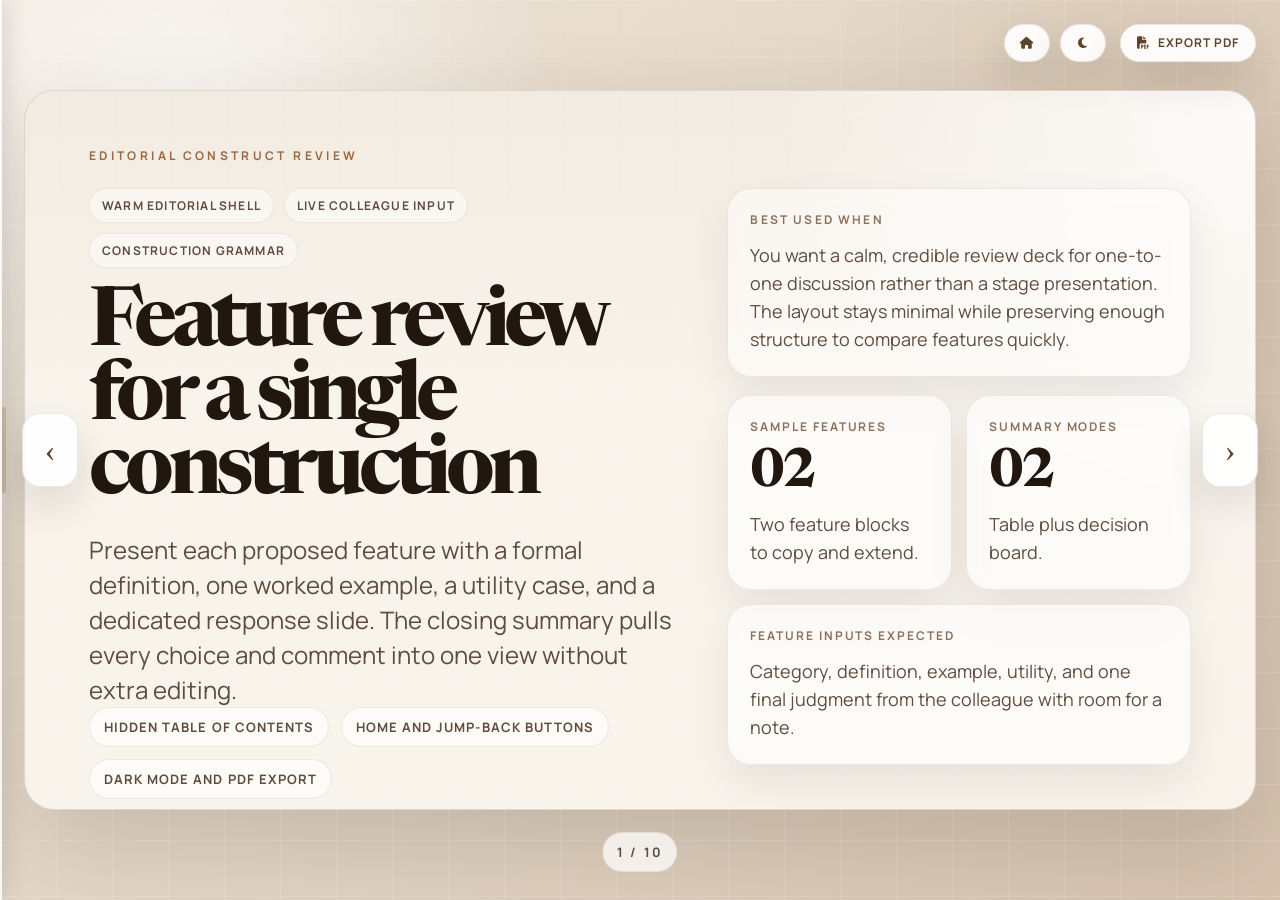
==== construct-feedback-template-editorial.html @ 183ea06c "feat: add presentation feedback engine with local storage support and feedback summary rendering" ====
<!doctype html>
<html lang="en">
  <head>
    <meta charset="UTF-8" />
    <meta name="viewport" content="width=device-width, initial-scale=1.0" />
    <title>Construct Feedback Template Editorial</title>
    <link rel="preconnect" href="https://fonts.googleapis.com" />
    <link rel="preconnect" href="https://fonts.gstatic.com" crossorigin />
    <link
      href="https://fonts.googleapis.com/css2?family=Manrope:wght@400;500;600;700&family=Newsreader:opsz,wght@6..72,500;6..72,700&display=swap"
      rel="stylesheet"
    />
    <link
      rel="stylesheet"
      href="https://cdnjs.cloudflare.com/ajax/libs/font-awesome/6.5.1/css/all.min.css"
    />
    <link rel="stylesheet" href="presentation-feedback-base.css" />

    <style>
      body.template-editorial[data-theme="light"] {
        --font-display: "Newsreader", serif;
        --font-body: "Manrope", sans-serif;
        --font-ui: "Manrope", sans-serif;
        --page-bg: #e7ddd0;
        --page-backdrop:
          radial-gradient(circle at 14% 14%, rgba(255, 255, 255, 0.72), transparent 28%),
          radial-gradient(circle at 88% 16%, rgba(171, 140, 102, 0.18), transparent 24%),
          linear-gradient(135deg, #efe7db 0%, #d5c3af 100%);
        --page-grid:
          linear-gradient(rgba(255, 255, 255, 0.16) 1px, transparent 1px),
          linear-gradient(90deg, rgba(255, 255, 255, 0.14) 1px, transparent 1px);
        --page-grid-size: 56px 56px;
        --slide-bg: #f8f3eb;
        --slide-border: rgba(92, 67, 44, 0.16);
        --slide-shadow: 0 34px 96px rgba(44, 31, 20, 0.16);
        --slide-overlay:
          radial-gradient(circle at top right, rgba(255, 255, 255, 0.82), transparent 34%),
          linear-gradient(180deg, rgba(170, 140, 110, 0.08), transparent 42%);
        --panel-bg: rgba(255, 255, 255, 0.64);
        --panel-bg-muted: rgba(255, 255, 255, 0.5);
        --panel-border: rgba(92, 67, 44, 0.1);
        --panel-shadow: 0 18px 40px rgba(44, 31, 20, 0.08);
        --text-primary: #21170f;
        --text-secondary: #5f4c3f;
        --text-muted: #8b725c;
        --accent: #9b6841;
        --accent-strong: #6f4829;
        --accent-soft: #ebdbc8;
        --control-bg: rgba(255, 255, 255, 0.92);
        --control-border: rgba(92, 67, 44, 0.12);
        --control-text: #5d432a;
        --control-shadow: 0 18px 38px rgba(44, 31, 20, 0.12);
        --control-hover-bg: #ffffff;
        --choice-bg: rgba(255, 255, 255, 0.78);
        --choice-border: rgba(92, 67, 44, 0.1);
        --choice-active-bg: rgba(235, 219, 200, 0.7);
        --choice-active-border: rgba(155, 104, 65, 0.42);
        --choice-active-shadow: 0 14px 30px rgba(155, 104, 65, 0.14);
        --input-bg: rgba(255, 255, 255, 0.86);
        --input-border: rgba(92, 67, 44, 0.12);
        --table-header-bg: rgba(235, 219, 200, 0.5);
        --table-row-border: rgba(92, 67, 44, 0.08);
        --table-row-alt: rgba(255, 255, 255, 0.32);
        --lane-bg: rgba(255, 255, 255, 0.54);
        --lane-border: rgba(92, 67, 44, 0.08);
      }

      body.template-editorial[data-theme="dark"] {
        --font-display: "Newsreader", serif;
        --font-body: "Manrope", sans-serif;
        --font-ui: "Manrope", sans-serif;
        --page-bg: #181310;
        --page-backdrop:
          radial-gradient(circle at 18% 14%, rgba(214, 170, 123, 0.12), transparent 26%),
          radial-gradient(circle at 86% 12%, rgba(255, 255, 255, 0.04), transparent 18%),
          linear-gradient(135deg, #171210 0%, #251b16 100%);
        --page-grid:
          linear-gradient(rgba(255, 244, 231, 0.05) 1px, transparent 1px),
          linear-gradient(90deg, rgba(255, 244, 231, 0.05) 1px, transparent 1px);
        --slide-bg: #211915;
        --slide-border: rgba(236, 209, 175, 0.12);
        --slide-shadow: 0 30px 90px rgba(0, 0, 0, 0.42);
        --slide-overlay:
          radial-gradient(circle at top right, rgba(236, 209, 175, 0.1), transparent 34%),
          linear-gradient(180deg, rgba(255, 255, 255, 0.02), transparent 42%);
        --panel-bg: rgba(48, 37, 30, 0.76);
        --panel-bg-muted: rgba(40, 31, 26, 0.72);
        --panel-border: rgba(236, 209, 175, 0.1);
        --panel-shadow: 0 18px 40px rgba(0, 0, 0, 0.24);
        --text-primary: #f6eadc;
        --text-secondary: #d3c0ad;
        --text-muted: #a88f79;
        --accent: #e0b788;
        --accent-strong: #f3cc9f;
        --accent-soft: rgba(224, 183, 136, 0.14);
        --control-bg: rgba(36, 28, 23, 0.92);
        --control-border: rgba(236, 209, 175, 0.14);
        --control-text: #f2ddc6;
        --control-shadow: 0 18px 40px rgba(0, 0, 0, 0.34);
        --control-hover-bg: rgba(44, 35, 29, 0.96);
        --choice-bg: rgba(36, 28, 23, 0.88);
        --choice-border: rgba(236, 209, 175, 0.12);
        --choice-active-bg: rgba(79, 58, 40, 0.78);
        --choice-active-border: rgba(224, 183, 136, 0.44);
        --choice-active-shadow: 0 14px 30px rgba(0, 0, 0, 0.24);
        --input-bg: rgba(32, 25, 21, 0.92);
        --input-border: rgba(236, 209, 175, 0.12);
        --table-header-bg: rgba(79, 58, 40, 0.42);
        --table-row-border: rgba(236, 209, 175, 0.08);
        --table-row-alt: rgba(255, 255, 255, 0.02);
        --lane-bg: rgba(43, 33, 28, 0.78);
        --lane-border: rgba(236, 209, 175, 0.08);
        --status-valuable-bg: rgba(124, 182, 106, 0.18);
        --status-valuable-border: rgba(124, 182, 106, 0.3);
        --status-valuable-text: #c4efba;
        --status-not-sure-bg: rgba(217, 171, 89, 0.18);
        --status-not-sure-border: rgba(217, 171, 89, 0.28);
        --status-not-sure-text: #f7deb2;
        --status-not-useful-bg: rgba(196, 108, 108, 0.18);
        --status-not-useful-border: rgba(196, 108, 108, 0.28);
        --status-not-useful-text: #f4c2c2;
        --status-pending-bg: rgba(179, 165, 154, 0.14);
        --status-pending-border: rgba(179, 165, 154, 0.22);
        --status-pending-text: #dac9b9;
      }

      .template-editorial .slide-container {
        border-radius: 30px;
      }

      .template-editorial .panel,
      .template-editorial .sidebar-content {
        backdrop-filter: blur(10px);
        -webkit-backdrop-filter: blur(10px);
      }

      .template-editorial .cover-main {
        padding-right: 24px;
      }

      .template-editorial .cover-title {
        max-width: 760px;
      }

      .template-editorial .feature-title-wrap .slide-title {
        font-size: 50px;
      }

      .template-editorial .feature-review-grid .panel {
        padding: 20px;
      }

      .template-editorial .feature-review-grid .definition-statement {
        font-size: 28px;
        line-height: 1.14;
      }

      .template-editorial .feature-review-grid .example-quote {
        font-size: 30px;
        line-height: 1.14;
      }

      .template-editorial .roadmap-card:nth-child(1),
      .template-editorial .roadmap-card:nth-child(4) {
        background: rgba(255, 255, 255, 0.68);
      }

      .template-editorial .feedback-board-lane--valuable {
        background: linear-gradient(180deg, rgba(116, 147, 95, 0.14), transparent 100%), var(--lane-bg);
      }

      .template-editorial .feedback-board-lane--not-sure {
        background: linear-gradient(180deg, rgba(191, 140, 48, 0.14), transparent 100%), var(--lane-bg);
      }

      .template-editorial .feedback-board-lane--not-useful {
        background: linear-gradient(180deg, rgba(165, 89, 89, 0.14), transparent 100%), var(--lane-bg);
      }
    </style>
  </head>
  <body
    class="template-editorial"
    data-theme-storage-key="presentation-theme-editorial"
    data-feedback-storage-key="construct-feedback-editorial"
  >
    <nav class="sidebar-nav" id="sidebarNav">
      <div class="sidebar-content">
        <div class="sidebar-top">
          <div class="sidebar-top-row">
            <div class="sidebar-eyebrow">Contents</div>
            <button
              class="sidebar-pin-btn"
              id="sidebarPinBtn"
              type="button"
              onclick="toggleSidebarPin()"
              aria-label="Pin table of contents"
              aria-pressed="false"
            >
              <i class="fa-solid fa-thumbtack"></i>
            </button>
          </div>
          <div class="sidebar-current-section" id="sidebar-current-section">
            Overview
          </div>
          <div class="sidebar-current-title" id="sidebar-current-title">Cover</div>
        </div>

        <details class="sidebar-section" data-section-title="Overview" open>
          <summary class="sidebar-section-summary">
            <span class="sidebar-section-meta">
              <span class="sidebar-section-kicker">Set-up</span>
              <span class="sidebar-section-title">Overview</span>
            </span>
            <span class="sidebar-summary-right">
              <span class="sidebar-count">2</span>
              <i class="fa-solid fa-chevron-down sidebar-chevron"></i>
            </span>
          </summary>
          <div class="sidebar-section-items">
            <button class="sidebar-item" data-slide="0" onclick="goToSlide(0)" type="button">
              Cover
            </button>
            <button class="sidebar-item" data-slide="1" onclick="goToSlide(1)" type="button">
              Session flow
            </button>
          </div>
        </details>

        <details class="sidebar-section" data-section-title="Feature 01">
          <summary class="sidebar-section-summary">
            <span class="sidebar-section-meta">
              <span class="sidebar-section-kicker">Feature block</span>
              <span class="sidebar-section-title">Anchor Slot Stability</span>
            </span>
            <span class="sidebar-summary-right">
              <span class="sidebar-count">3</span>
              <i class="fa-solid fa-chevron-down sidebar-chevron"></i>
            </span>
          </summary>
          <div class="sidebar-section-items">
            <button class="sidebar-item" data-slide="2" onclick="goToSlide(2)" type="button">
              Feature frame
            </button>
            <button class="sidebar-item" data-slide="3" onclick="goToSlide(3)" type="button">
              Review lens
            </button>
            <button class="sidebar-item" data-slide="4" onclick="goToSlide(4)" type="button">
              Colleague input
            </button>
          </div>
        </details>

        <details class="sidebar-section" data-section-title="Feature 02">
          <summary class="sidebar-section-summary">
            <span class="sidebar-section-meta">
              <span class="sidebar-section-kicker">Feature block</span>
              <span class="sidebar-section-title">Pragmatic Pressure Gradient</span>
            </span>
            <span class="sidebar-summary-right">
              <span class="sidebar-count">3</span>
              <i class="fa-solid fa-chevron-down sidebar-chevron"></i>
            </span>
          </summary>
          <div class="sidebar-section-items">
            <button class="sidebar-item" data-slide="5" onclick="goToSlide(5)" type="button">
              Feature frame
            </button>
            <button class="sidebar-item" data-slide="6" onclick="goToSlide(6)" type="button">
              Review lens
            </button>
            <button class="sidebar-item" data-slide="7" onclick="goToSlide(7)" type="button">
              Colleague input
            </button>
          </div>
        </details>

        <details class="sidebar-section" data-section-title="Summary">
          <summary class="sidebar-section-summary">
            <span class="sidebar-section-meta">
              <span class="sidebar-section-kicker">Wrap-up</span>
              <span class="sidebar-section-title">Decision summary</span>
            </span>
            <span class="sidebar-summary-right">
              <span class="sidebar-count">2</span>
              <i class="fa-solid fa-chevron-down sidebar-chevron"></i>
            </span>
          </summary>
          <div class="sidebar-section-items">
            <button class="sidebar-item" data-slide="8" onclick="goToSlide(8)" type="button">
              Table summary
            </button>
            <button class="sidebar-item" data-slide="9" onclick="goToSlide(9)" type="button">
              Decision board
            </button>
          </div>
        </details>
      </div>

      <button
        class="sidebar-handle"
        type="button"
        onclick="toggleSidebarPin()"
        aria-label="Toggle table of contents"
      ></button>
    </nav>

    <button
      class="top-action-btn history-back-btn"
      id="historyBackBtn"
      type="button"
      onclick="goBackInHistory()"
      aria-label="Go back to the previous jump source"
      title="Go back to the previous jump source"
      hidden
    >
      <i class="fa-solid fa-arrow-left"></i>
      Back
    </button>

    <button
      class="top-action-btn home-btn"
      id="homeBtn"
      type="button"
      onclick="goToSlide(0)"
      aria-label="Go to first slide"
      title="Go to first slide"
    >
      <i class="fa-solid fa-house"></i>
    </button>

    <button
      class="top-action-btn theme-toggle-btn"
      id="themeToggleBtn"
      type="button"
      onclick="toggleTheme()"
      aria-label="Switch to dark theme"
      aria-pressed="false"
      title="Switch to dark theme"
    >
      <i class="fa-solid fa-moon"></i>
    </button>

    <button
      class="top-action-btn pdf-export-btn"
      id="pdfExportBtn"
      type="button"
      onclick="exportPresentationToPDF()"
      aria-label="Export presentation as PDF"
    >
      <i class="fa-solid fa-file-pdf"></i>
      Export PDF
    </button>

    <button class="nav-btn prev" onclick="changeSlide(-1)">&#8249;</button>

    <div class="slide-container" id="slide0">
      <div class="slide-kicker">Editorial Construct Review</div>
      <div class="cover-shell">
        <div class="cover-main">
          <div class="stack" style="gap: 22px">
            <div class="tag-row">
              <span class="tag">Warm editorial shell</span>
              <span class="tag">Live colleague input</span>
              <span class="tag">Construction grammar</span>
            </div>
            <h1 class="cover-title">Feature review for a single construction</h1>
            <p class="cover-copy">
              Present each proposed feature with a formal definition, one worked example,
              a utility case, and a dedicated response slide. The closing summary pulls
              every choice and comment into one view without extra editing.
            </p>
          </div>

          <div class="stack" style="gap: 16px">
            <div class="cover-pill-row">
              <span class="cover-pill">Hidden table of contents</span>
              <span class="cover-pill">Home and jump-back buttons</span>
              <span class="cover-pill">Dark mode and PDF export</span>
            </div>
            <div class="cover-meta">
              Duplicate the three-slide feature block, update the sidebar labels, and keep
              the data attributes on each input slide in sync.
            </div>
          </div>
        </div>

        <div class="cover-side">
          <div class="panel panel-muted">
            <div class="eyebrow">Best used when</div>
            <div class="body-copy">
              You want a calm, credible review deck for one-to-one discussion rather than a
              stage presentation. The layout stays minimal while preserving enough structure
              to compare features quickly.
            </div>
          </div>

          <div class="metric-grid">
            <div class="panel metric-card">
              <div class="metric-label">Sample features</div>
              <div class="metric-value">02</div>
              <div class="body-copy">Two feature blocks to copy and extend.</div>
            </div>

            <div class="panel metric-card">
              <div class="metric-label">Summary modes</div>
              <div class="metric-value">02</div>
              <div class="body-copy">Table plus decision board.</div>
            </div>

            <div class="panel metric-card span-2">
              <div class="metric-label">Feature inputs expected</div>
              <div class="body-copy">
                Category, definition, example, utility, and one final judgment from the
                colleague with room for a note.
              </div>
            </div>
          </div>
        </div>
      </div>
    </div>

    <div class="slide-container" id="slide1">
      <div class="slide-kicker">Session Map</div>
      <h2 class="slide-title">A simple review rhythm</h2>
      <p class="slide-lead">
        Each feature gets the same conversation pattern: orient, ground with evidence,
        record judgment, then compare all recorded judgments at the end.
      </p>

      <div class="roadmap-grid">
        <div class="panel roadmap-card">
          <div class="roadmap-step">01</div>
          <div class="stack">
            <div class="roadmap-title">Introduce the candidate feature</div>
            <div class="roadmap-copy">
              Name the feature, state the category, and define what part of the construction
              it captures.
            </div>
          </div>
        </div>

        <div class="panel roadmap-card">
          <div class="roadmap-step">02</div>
          <div class="stack">
            <div class="roadmap-title">Show evidence and utility</div>
            <div class="roadmap-copy">
              Pair the definition with an example and the concrete analytic gain you expect.
            </div>
          </div>
        </div>

        <div class="panel roadmap-card">
          <div class="roadmap-step">03</div>
          <div class="stack">
            <div class="roadmap-title">Collect a decision</div>
            <div class="roadmap-copy">
              Use the dedicated feedback slide to capture a binary-leaning judgment plus one
              comment field.
            </div>
          </div>
        </div>

        <div class="panel roadmap-card">
          <div class="roadmap-step">04</div>
          <div class="stack">
            <div class="roadmap-title">Review all decisions together</div>
            <div class="roadmap-copy">
              The last two slides provide a table and a grouped board so you can scan the
              full discussion in one pass.
            </div>
          </div>
        </div>
      </div>

      <div class="note-strip">
        <i class="fa-solid fa-circle-info"></i>
        <div class="body-copy">
          To add more features, duplicate slides 2 to 4, then update the sidebar buttons and
          the <strong>data-feature-*</strong> values on the new feedback form.
        </div>
      </div>
    </div>

    <div class="slide-container" id="slide2">
      <div class="slide-kicker">Feature 01 / Form</div>
      <div class="feature-header">
        <div class="feature-title-wrap stack" style="gap: 14px">
          <h2 class="slide-title">Anchor slot stability</h2>
          <p class="slide-lead">
            A form-side feature about whether a construction keeps one stable anchor slot
            across related realizations.
          </p>
        </div>

        <div class="tag-row">
          <span class="tag">Category: Form</span>
        </div>
      </div>

      <div class="feature-review-grid">
        <div class="stack">
          <div class="panel">
            <div class="eyebrow">Working definition</div>
            <div class="definition-statement">
              The construction preserves one privileged slot that stays stable enough to anchor
              recognition and indexing.
            </div>
          </div>

          <div class="panel panel-muted">
            <div class="eyebrow">Example</div>
            <div class="example-quote">"the X-er, the Y-er" keeps its comparative spine visible</div>
            <div class="example-caption">
              The lexical fillers vary, but the comparative scaffold stays recognizable.
            </div>
          </div>
        </div>

        <div class="stack">
          <div class="panel">
            <div class="eyebrow">Why discuss it</div>
            <div class="body-copy">
              For review purposes, this feature only needs to earn one claim: that it helps
              separate stable frame cues from looser paraphrase families.
            </div>
          </div>

          <div class="panel panel-muted">
            <div class="eyebrow">What I want to know</div>
            <ul class="feature-review-list">
              <li><strong>Analytic gain</strong>Does it change how you group related constructions?</li>
              <li><strong>Boundary</strong>Would you still need it once lexical fixation is already described?</li>
            </ul>
          </div>
        </div>
      </div>
    </div>

    <div class="slide-container" id="slide3">
      <div class="slide-kicker">Feature 01 / Review lens</div>
      <h2 class="slide-title">What we actually need to decide</h2>
      <div class="feature-review-grid">
        <div class="panel">
          <div class="eyebrow">Keep it if</div>
          <ul class="feature-review-list">
            <li><strong>Contrast</strong>It makes a visible difference in how two close patterns are compared.</li>
            <li><strong>Retrieval</strong>It gives you one cue you would actually search or annotate for.</li>
            <li><strong>Teaching value</strong>It helps explain why speakers still recognize the pattern across variation.</li>
          </ul>
        </div>

        <div class="stack">
          <div class="panel panel-muted">
            <div class="eyebrow">Main concern</div>
            <div class="body-copy">
              The feature may collapse into general lexical fixation unless the anchor slot does
              real comparative work.
            </div>
          </div>

          <div class="panel">
            <div class="eyebrow">Reviewer prompt</div>
            <div class="feedback-prompt-quote">
              “Does this feature let you see a contrast that would otherwise stay hidden?”
            </div>
          </div>
        </div>
      </div>
    </div>

    <div class="slide-container" id="slide4">
      <div class="slide-kicker">Feature 01 / Input</div>
      <div class="feedback-layout">
        <div class="panel feedback-prompt">
          <div class="stack">
            <div class="eyebrow">Discussion focus</div>
            <div class="feedback-question">Is anchor slot stability worth keeping as a feature?</div>
            <div class="body-copy">
              Focus the judgment on usefulness for analysis and communication, not on final naming.
            </div>
          </div>

          <div class="stack">
            <div class="feedback-prompt-quote">
              “Would this help you distinguish constructions in practice, or is it already implied elsewhere?”
            </div>
            <div class="note-strip">
              <i class="fa-solid fa-pen"></i>
              <div class="body-copy">
                Comments can capture alternative wording, missing evidence, or a boundary case to revisit.
              </div>
            </div>
          </div>
        </div>

        <form
          class="panel feature-review-form"
          data-feedback-form
          data-feature-key="anchor-slot-stability"
          data-feature-title="Anchor slot stability"
          data-feature-category="Form"
          data-feature-definition="Stable privileged slot across related realizations"
          data-feature-utility="Improves recognition and indexing of formally anchored constructions"
        >
          <div class="feedback-options">
            <div class="feedback-option">
              <input id="editorial-anchor-valuable" type="radio" name="editorial-anchor" value="valuable" />
              <label class="feedback-choice-card" for="editorial-anchor-valuable">
                <span class="feedback-choice-title">Valuable</span>
                <span class="feedback-choice-copy">Keep it. The feature adds a real analytic distinction.</span>
                <span class="feedback-choice-foot">Best when the cue supports comparison and retrieval.</span>
              </label>
            </div>

            <div class="feedback-option">
              <input id="editorial-anchor-not-useful" type="radio" name="editorial-anchor" value="not useful" />
              <label class="feedback-choice-card" for="editorial-anchor-not-useful">
                <span class="feedback-choice-title">Not useful</span>
                <span class="feedback-choice-copy">Drop or merge it. The distinction is redundant or too weak.</span>
                <span class="feedback-choice-foot">Best when another feature already captures the same signal.</span>
              </label>
            </div>

            <div class="feedback-option">
              <input id="editorial-anchor-not-sure" type="radio" name="editorial-anchor" value="not sure" />
              <label class="feedback-choice-card" for="editorial-anchor-not-sure">
                <span class="feedback-choice-title">Not sure</span>
                <span class="feedback-choice-copy">Promising, but it needs sharper evidence or phrasing.</span>
                <span class="feedback-choice-foot">Use this when the intuition is right but the current framing is not.</span>
              </label>
            </div>
          </div>

          <div class="stack">
            <label class="feedback-comment-label" for="editorial-anchor-comment">Comment</label>
            <textarea
              class="feedback-comment-area"
              id="editorial-anchor-comment"
              data-feedback-comment
              placeholder="Add one note, missing example, or alternative phrasing."
            ></textarea>
          </div>

          <div class="feedback-form-footer">
            <div class="feedback-live-status">
              <span class="feedback-status-pill feedback-live-pill">
                <span data-feedback-choice-output>Pending</span>
              </span>
              <span class="feedback-caption" data-feedback-comment-output>No comment yet</span>
            </div>
            <span class="feedback-caption">Saved locally while the page stays open or reloads.</span>
          </div>
        </form>
      </div>
    </div>

    <div class="slide-container" id="slide5">
      <div class="slide-kicker">Feature 02 / Meaning</div>
      <div class="feature-header">
        <div class="feature-title-wrap stack" style="gap: 14px">
          <h2 class="slide-title">Pragmatic pressure gradient</h2>
          <p class="slide-lead">
            A meaning-side feature about how strongly the construction invites urgency,
            insistence, or social pressure.
          </p>
        </div>

        <div class="tag-row">
          <span class="tag">Category: Meaning</span>
        </div>
      </div>

      <div class="feature-review-grid">
        <div class="stack">
          <div class="panel">
            <div class="eyebrow">Working definition</div>
            <div class="definition-statement">
              The construction encodes a graded expectation that the utterance should be taken
              as pressure-bearing rather than neutral.
            </div>
          </div>

          <div class="panel panel-muted">
            <div class="eyebrow">Example</div>
            <div class="example-quote">"You really ought to at least have told me."</div>
            <div class="example-caption">
              The construction frames the proposition as carrying social pressure, not only content.
            </div>
          </div>
        </div>

        <div class="stack">
          <div class="panel">
            <div class="eyebrow">Why discuss it</div>
            <div class="body-copy">
              This feature is only worth keeping if it names a stable meaning contrast rather than
              general discourse coloring.
            </div>
          </div>

          <div class="panel panel-muted">
            <div class="eyebrow">What I want to know</div>
            <ul class="feature-review-list">
              <li><strong>Stability</strong>Does the pressure component stay visible across multiple examples?</li>
              <li><strong>Overlap</strong>Where does this stop and a speech-act or stance label begin?</li>
            </ul>
          </div>
        </div>
      </div>
    </div>

    <div class="slide-container" id="slide6">
      <div class="slide-kicker">Feature 02 / Review lens</div>
      <h2 class="slide-title">What would justify keeping it</h2>
      <div class="feature-review-grid">
        <div class="panel">
          <div class="eyebrow">Keep it if</div>
          <ul class="feature-review-list">
            <li><strong>Meaning contrast</strong>It explains why close paraphrases still differ in felt force.</li>
            <li><strong>Comparative gain</strong>It lets you compare sibling constructions more clearly.</li>
            <li><strong>Repeatability</strong>You can point to stable examples rather than one-off contextual effects.</li>
          </ul>
        </div>

        <div class="stack">
          <div class="panel panel-muted">
            <div class="eyebrow">Main concern</div>
            <div class="body-copy">
              If the definition keeps absorbing stance, modality, and speech-act language at once,
              the feature is too broad to survive.
            </div>
          </div>

          <div class="panel">
            <div class="eyebrow">Reviewer prompt</div>
            <div class="feedback-prompt-quote">
              “Do you see stable pragmatic pressure here, or only context-specific interpretation?”
            </div>
          </div>
        </div>
      </div>
    </div>

    <div class="slide-container" id="slide7">
      <div class="slide-kicker">Feature 02 / Input</div>
      <div class="feedback-layout">
        <div class="panel feedback-prompt">
          <div class="stack">
            <div class="eyebrow">Discussion focus</div>
            <div class="feedback-question">Is pragmatic pressure gradient worth keeping as a feature?</div>
            <div class="body-copy">
              Treat this as a question about analytical usefulness and definitional discipline.
            </div>
          </div>

          <div class="stack">
            <div class="feedback-prompt-quote">
              “Would this feature produce repeatable judgments, or does it remain too dependent on context?”
            </div>
            <div class="note-strip">
              <i class="fa-solid fa-feather"></i>
              <div class="body-copy">
                Use the note field for one counterexample or one better label if you have it.
              </div>
            </div>
          </div>
        </div>

        <form
          class="panel feature-review-form"
          data-feedback-form
          data-feature-key="pragmatic-pressure-gradient"
          data-feature-title="Pragmatic pressure gradient"
          data-feature-category="Meaning"
          data-feature-definition="Graded expectation of social or interpretive pressure"
          data-feature-utility="Distinguishes neutral description from pressure-bearing formulations"
        >
          <div class="feedback-options">
            <div class="feedback-option">
              <input id="editorial-pressure-valuable" type="radio" name="editorial-pressure" value="valuable" />
              <label class="feedback-choice-card" for="editorial-pressure-valuable">
                <span class="feedback-choice-title">Valuable</span>
                <span class="feedback-choice-copy">Keep it. The feature reveals a durable meaning contrast.</span>
                <span class="feedback-choice-foot">Best when examples consistently show pressure-bearing force.</span>
              </label>
            </div>

            <div class="feedback-option">
              <input id="editorial-pressure-not-useful" type="radio" name="editorial-pressure" value="not useful" />
              <label class="feedback-choice-card" for="editorial-pressure-not-useful">
                <span class="feedback-choice-title">Not useful</span>
                <span class="feedback-choice-copy">Drop or merge it. The feature duplicates discourse commentary.</span>
                <span class="feedback-choice-foot">Best when the signal stays too context-bound to operationalize.</span>
              </label>
            </div>

            <div class="feedback-option">
              <input id="editorial-pressure-not-sure" type="radio" name="editorial-pressure" value="not sure" />
              <label class="feedback-choice-card" for="editorial-pressure-not-sure">
                <span class="feedback-choice-title">Not sure</span>
                <span class="feedback-choice-copy">Potentially useful, but the scope or evidence still needs work.</span>
                <span class="feedback-choice-foot">Use this when the insight seems right but the formulation stays loose.</span>
              </label>
            </div>
          </div>

          <div class="stack">
            <label class="feedback-comment-label" for="editorial-pressure-comment">Comment</label>
            <textarea
              class="feedback-comment-area"
              id="editorial-pressure-comment"
              data-feedback-comment
              placeholder="Add one concern, example, or revised definition."
            ></textarea>
          </div>

          <div class="feedback-form-footer">
            <div class="feedback-live-status">
              <span class="feedback-status-pill feedback-live-pill">
                <span data-feedback-choice-output>Pending</span>
              </span>
              <span class="feedback-caption" data-feedback-comment-output>No comment yet</span>
            </div>
            <span class="feedback-caption">Saved locally while the page stays open or reloads.</span>
          </div>
        </form>
      </div>
    </div>

    <div class="slide-container" id="slide8">
      <div class="summary-toolbar">
        <div class="stack" style="gap: 10px">
          <div class="slide-kicker">Summary / Table</div>
          <h2 class="slide-title">Everything recorded in one table</h2>
        </div>

        <div class="feedback-mini-stats" data-feedback-stats></div>

        <button class="inline-action-btn" type="button" onclick="resetFeatureFeedback()">
          <i class="fa-solid fa-rotate-left"></i>
          Reset notes
        </button>
      </div>

      <div class="feedback-summary-table-shell">
        <table class="feedback-summary-table">
          <thead>
            <tr>
              <th>Feature</th>
              <th>Category</th>
              <th>Opinion</th>
              <th>Comment</th>
              <th>Jump</th>
            </tr>
          </thead>
          <tbody data-feedback-table-body></tbody>
        </table>
      </div>
    </div>

    <div class="slide-container" id="slide9">
      <div class="summary-toolbar">
        <div class="stack" style="gap: 10px">
          <div class="slide-kicker">Summary / Board</div>
          <h2 class="slide-title">A grouped decision board for fast scanning</h2>
        </div>

        <div class="cover-meta">
          Click any card to jump back to the original input slide, then use Back to return here.
        </div>
      </div>

      <div class="feedback-board" data-feedback-board></div>
    </div>

    <button class="nav-btn next" onclick="changeSlide(1)">&#8250;</button>
    <div class="slide-counter" id="slide-counter"></div>

    <script src="presentation-feedback-engine.js" defer></script>
  </body>
</html>
---- presentation-feedback-base.css ----
* {
  box-sizing: border-box;
}

html,
body {
  height: 100%;
}

body {
  --page-bg: #ece7df;
  --page-backdrop: none;
  --page-grid: none;
  --page-grid-size: 48px 48px;
  --slide-bg: #fbf8f3;
  --slide-border: rgba(54, 39, 24, 0.12);
  --slide-shadow: 0 30px 90px rgba(33, 25, 18, 0.14);
  --slide-overlay: none;
  --panel-bg: rgba(255, 255, 255, 0.8);
  --panel-bg-muted: rgba(255, 255, 255, 0.62);
  --panel-border: rgba(54, 39, 24, 0.08);
  --panel-shadow: 0 16px 38px rgba(33, 25, 18, 0.08);
  --text-primary: #1f1712;
  --text-secondary: #5d4c3c;
  --text-muted: #876f5b;
  --accent: #94633b;
  --accent-strong: #6e4525;
  --accent-soft: #ecdfcf;
  --control-bg: rgba(255, 255, 255, 0.92);
  --control-border: rgba(54, 39, 24, 0.12);
  --control-text: #5d432b;
  --control-shadow: 0 14px 32px rgba(33, 25, 18, 0.12);
  --control-hover-bg: rgba(255, 255, 255, 1);
  --choice-bg: rgba(255, 255, 255, 0.82);
  --choice-border: rgba(54, 39, 24, 0.1);
  --choice-active-bg: rgba(236, 223, 207, 0.72);
  --choice-active-border: rgba(148, 99, 59, 0.42);
  --choice-active-shadow: 0 12px 30px rgba(148, 99, 59, 0.12);
  --input-bg: rgba(255, 255, 255, 0.86);
  --input-border: rgba(54, 39, 24, 0.12);
  --table-header-bg: rgba(236, 223, 207, 0.45);
  --table-row-border: rgba(54, 39, 24, 0.08);
  --table-row-alt: rgba(255, 255, 255, 0.36);
  --lane-bg: rgba(255, 255, 255, 0.58);
  --lane-border: rgba(54, 39, 24, 0.08);
  --status-valuable-bg: rgba(116, 147, 95, 0.16);
  --status-valuable-border: rgba(116, 147, 95, 0.32);
  --status-valuable-text: #37532b;
  --status-not-sure-bg: rgba(191, 140, 48, 0.16);
  --status-not-sure-border: rgba(191, 140, 48, 0.28);
  --status-not-sure-text: #7b5210;
  --status-not-useful-bg: rgba(165, 89, 89, 0.16);
  --status-not-useful-border: rgba(165, 89, 89, 0.24);
  --status-not-useful-text: #6f2626;
  --status-pending-bg: rgba(109, 109, 109, 0.14);
  --status-pending-border: rgba(109, 109, 109, 0.2);
  --status-pending-text: #5d5d5d;
  --font-display: "Georgia", serif;
  --font-body: "Helvetica Neue", sans-serif;
  --font-ui: "Helvetica Neue", sans-serif;
  align-items: center;
  background: var(--page-bg);
  color: var(--text-primary);
  display: flex;
  justify-content: center;
  margin: 0;
  overflow: hidden;
  padding: 24px;
  position: relative;
  transition:
    background-color 0.24s ease,
    color 0.24s ease;
}

body::before,
body::after {
  content: "";
  inset: 0;
  pointer-events: none;
  position: fixed;
}

body::before {
  background: var(--page-backdrop);
}

body::after {
  background-image: var(--page-grid);
  background-size: var(--page-grid-size);
  opacity: 0.8;
}

button,
input,
textarea {
  color: inherit;
  font: inherit;
}

button {
  border: none;
}

h1,
h2,
h3,
h4,
p,
ul,
ol,
blockquote {
  margin: 0;
}

.slide-container {
  background: var(--slide-bg);
  border: 1px solid var(--slide-border);
  border-radius: 28px;
  box-shadow: var(--slide-shadow);
  display: none;
  flex-direction: column;
  gap: 24px;
  height: 720px;
  justify-content: flex-start;
  overflow: hidden;
  padding: 56px 64px;
  position: relative;
  width: 1280px;
}

.slide-container.active {
  display: flex;
}

.slide-container::before {
  background: var(--slide-overlay);
  content: "";
  inset: 0;
  pointer-events: none;
  position: absolute;
}

.slide-container > * {
  position: relative;
  z-index: 1;
}

.slide-kicker {
  color: var(--accent);
  font-family: var(--font-ui);
  font-size: 12px;
  font-weight: 700;
  letter-spacing: 0.28em;
  text-transform: uppercase;
}

.slide-title {
  font-family: var(--font-display);
  font-size: 54px;
  font-weight: 700;
  letter-spacing: -0.05em;
  line-height: 0.98;
  max-width: 980px;
}

.slide-lead {
  color: var(--text-secondary);
  font-family: var(--font-body);
  font-size: 21px;
  line-height: 1.5;
  max-width: 920px;
}

.stack {
  display: flex;
  flex-direction: column;
  gap: 16px;
}

.grid-2 {
  display: grid;
  gap: 20px;
  grid-template-columns: repeat(2, minmax(0, 1fr));
}

.grid-3 {
  display: grid;
  gap: 18px;
  grid-template-columns: repeat(3, minmax(0, 1fr));
}

.grid-4 {
  display: grid;
  gap: 18px;
  grid-template-columns: repeat(4, minmax(0, 1fr));
}

.span-2 {
  grid-column: span 2;
}

.panel {
  background: var(--panel-bg);
  border: 1px solid var(--panel-border);
  border-radius: 24px;
  box-shadow: var(--panel-shadow);
  display: flex;
  flex-direction: column;
  gap: 14px;
  min-width: 0;
  padding: 22px;
}

.panel-muted {
  background: var(--panel-bg-muted);
}

.eyebrow {
  color: var(--text-muted);
  font-family: var(--font-ui);
  font-size: 12px;
  font-weight: 700;
  letter-spacing: 0.18em;
  text-transform: uppercase;
}

.body-copy {
  color: var(--text-secondary);
  font-family: var(--font-body);
  font-size: 18px;
  line-height: 1.55;
}

.tag-row {
  display: flex;
  flex-wrap: wrap;
  gap: 10px;
}

.tag {
  background: rgba(255, 255, 255, 0.5);
  border: 1px solid var(--panel-border);
  border-radius: 999px;
  color: var(--text-secondary);
  font-family: var(--font-ui);
  font-size: 12px;
  font-weight: 700;
  letter-spacing: 0.1em;
  padding: 8px 12px;
  text-transform: uppercase;
}

.cover-shell {
  display: grid;
  flex: 1;
  gap: 24px;
  grid-template-columns: minmax(0, 1.14fr) minmax(300px, 0.86fr);
  min-height: 0;
}

.cover-main,
.cover-side {
  min-width: 0;
}

.cover-main {
  display: flex;
  flex-direction: column;
  justify-content: space-between;
}

.cover-title {
  font-family: var(--font-display);
  font-size: 82px;
  font-weight: 700;
  letter-spacing: -0.07em;
  line-height: 0.9;
  max-width: 820px;
}

.cover-copy {
  color: var(--text-secondary);
  font-family: var(--font-body);
  font-size: 24px;
  line-height: 1.45;
  max-width: 760px;
}

.cover-pill-row {
  display: flex;
  flex-wrap: wrap;
  gap: 12px;
}

.cover-pill {
  background: rgba(255, 255, 255, 0.62);
  border: 1px solid var(--panel-border);
  border-radius: 999px;
  color: var(--text-secondary);
  font-family: var(--font-ui);
  font-size: 13px;
  font-weight: 700;
  letter-spacing: 0.08em;
  padding: 10px 14px;
  text-transform: uppercase;
}

.cover-meta {
  color: var(--text-muted);
  font-family: var(--font-body);
  font-size: 17px;
  line-height: 1.45;
}

.cover-side {
  display: flex;
  flex-direction: column;
  gap: 18px;
}

.metric-grid {
  display: grid;
  gap: 14px;
  grid-template-columns: repeat(2, minmax(0, 1fr));
}

.metric-card {
  min-height: 128px;
}

.metric-value {
  font-family: var(--font-display);
  font-size: 54px;
  font-weight: 700;
  letter-spacing: -0.06em;
  line-height: 0.9;
}

.metric-label {
  color: var(--text-muted);
  font-family: var(--font-ui);
  font-size: 12px;
  font-weight: 700;
  letter-spacing: 0.16em;
  text-transform: uppercase;
}

.roadmap-grid {
  display: grid;
  flex: 1;
  gap: 18px;
  grid-template-columns: repeat(4, minmax(0, 1fr));
}

.roadmap-card {
  justify-content: space-between;
  min-height: 212px;
}

.roadmap-step {
  color: var(--accent);
  font-family: var(--font-display);
  font-size: 46px;
  font-weight: 700;
  letter-spacing: -0.05em;
  line-height: 0.9;
}

.roadmap-title {
  font-family: var(--font-display);
  font-size: 30px;
  font-weight: 700;
  letter-spacing: -0.04em;
  line-height: 1.02;
}

.roadmap-copy {
  color: var(--text-secondary);
  font-family: var(--font-body);
  font-size: 17px;
  line-height: 1.5;
}

.feature-header {
  align-items: flex-start;
  display: flex;
  gap: 24px;
  justify-content: space-between;
}

.feature-title-wrap {
  max-width: 820px;
}

.feature-grid {
  display: grid;
  flex: 1;
  gap: 20px;
  grid-template-columns: minmax(0, 1.06fr) minmax(0, 0.94fr);
  min-height: 0;
}

.feature-review-grid {
  display: grid;
  flex: 1;
  gap: 20px;
  grid-template-columns: minmax(0, 1.08fr) minmax(320px, 0.92fr);
  min-height: 0;
}

.feature-review-list {
  display: flex;
  flex-direction: column;
  gap: 14px;
  list-style: none;
  margin: 0;
  padding: 0;
}

.feature-review-list li {
  border-top: 1px solid var(--panel-border);
  color: var(--text-secondary);
  font-family: var(--font-body);
  font-size: 17px;
  line-height: 1.5;
  padding-top: 14px;
}

.feature-review-list li:first-child {
  border-top: none;
  padding-top: 0;
}

.feature-review-list strong {
  color: var(--text-primary);
  display: block;
  font-family: var(--font-ui);
  font-size: 12px;
  font-weight: 700;
  letter-spacing: 0.14em;
  margin-bottom: 6px;
  text-transform: uppercase;
}

.feature-card-title {
  font-family: var(--font-display);
  font-size: 28px;
  font-weight: 700;
  letter-spacing: -0.04em;
  line-height: 1.04;
}

.definition-statement {
  color: var(--text-primary);
  font-family: var(--font-display);
  font-size: 31px;
  line-height: 1.18;
}

.feature-detail-list {
  display: flex;
  flex-direction: column;
  gap: 10px;
  list-style: none;
  margin: 0;
  padding: 0;
}

.feature-detail-list li {
  color: var(--text-secondary);
  font-family: var(--font-body);
  font-size: 17px;
  line-height: 1.5;
  padding-left: 18px;
  position: relative;
}

.feature-detail-list li::before {
  background: var(--accent);
  border-radius: 50%;
  content: "";
  height: 7px;
  left: 0;
  position: absolute;
  top: 10px;
  width: 7px;
}

.example-quote {
  color: var(--text-primary);
  font-family: var(--font-display);
  font-size: 34px;
  line-height: 1.16;
}

.example-caption {
  color: var(--text-muted);
  font-family: var(--font-body);
  font-size: 16px;
  line-height: 1.45;
}

.evidence-strip {
  display: grid;
  gap: 14px;
  grid-template-columns: repeat(3, minmax(0, 1fr));
}

.evidence-tile {
  background: rgba(255, 255, 255, 0.42);
  border: 1px solid var(--panel-border);
  border-radius: 18px;
  display: flex;
  flex-direction: column;
  gap: 10px;
  min-height: 128px;
  padding: 18px;
}

.evidence-value {
  font-family: var(--font-display);
  font-size: 34px;
  font-weight: 700;
  letter-spacing: -0.04em;
}

.evidence-label {
  color: var(--text-muted);
  font-family: var(--font-ui);
  font-size: 12px;
  font-weight: 700;
  letter-spacing: 0.16em;
  text-transform: uppercase;
}

.feedback-layout {
  display: grid;
  flex: 1;
  gap: 20px;
  grid-template-columns: minmax(0, 1fr) minmax(340px, 0.95fr);
  min-height: 0;
}

.feedback-prompt {
  justify-content: space-between;
}

.feedback-question {
  font-family: var(--font-display);
  font-size: 44px;
  font-weight: 700;
  letter-spacing: -0.05em;
  line-height: 0.98;
}

.feedback-prompt-quote {
  color: var(--text-primary);
  font-family: var(--font-display);
  font-size: 28px;
  line-height: 1.2;
}

.feature-review-form {
  gap: 18px;
}

.feedback-options {
  display: grid;
  gap: 14px;
  grid-template-columns: repeat(3, minmax(0, 1fr));
}

.feedback-option {
  position: relative;
}

.feedback-option input {
  opacity: 0;
  pointer-events: none;
  position: absolute;
}

.feedback-choice-card {
  background: var(--choice-bg);
  border: 1px solid var(--choice-border);
  border-radius: 20px;
  cursor: pointer;
  display: flex;
  flex-direction: column;
  gap: 10px;
  min-height: 156px;
  padding: 18px;
  transition:
    transform 0.18s ease,
    border-color 0.18s ease,
    background 0.18s ease,
    box-shadow 0.18s ease;
}

.feedback-choice-card:hover {
  transform: translateY(-1px);
}

.feedback-option input:checked + .feedback-choice-card {
  background: var(--choice-active-bg);
  border-color: var(--choice-active-border);
  box-shadow: var(--choice-active-shadow);
}

.feedback-choice-title {
  font-family: var(--font-display);
  font-size: 30px;
  font-weight: 700;
  letter-spacing: -0.04em;
  line-height: 1.02;
}

.feedback-choice-copy,
.feedback-choice-foot,
.feedback-caption {
  color: var(--text-secondary);
  font-family: var(--font-body);
  font-size: 15px;
  line-height: 1.5;
}

.feedback-comment-label {
  color: var(--text-muted);
  font-family: var(--font-ui);
  font-size: 12px;
  font-weight: 700;
  letter-spacing: 0.16em;
  text-transform: uppercase;
}

.feedback-comment-area {
  background: var(--input-bg);
  border: 1px solid var(--input-border);
  border-radius: 18px;
  color: var(--text-primary);
  min-height: 154px;
  outline: none;
  padding: 16px 18px;
  resize: none;
  transition:
    border-color 0.18s ease,
    box-shadow 0.18s ease;
}

.feedback-comment-area::placeholder {
  color: var(--text-muted);
}

.feedback-comment-area:focus {
  border-color: var(--accent);
  box-shadow: 0 0 0 4px rgba(148, 99, 59, 0.12);
}

.feedback-form-footer {
  align-items: center;
  display: flex;
  flex-wrap: wrap;
  gap: 12px;
  justify-content: space-between;
}

.feedback-live-status {
  align-items: center;
  display: flex;
  flex-wrap: wrap;
  gap: 10px;
}

.feedback-status-pill {
  align-items: center;
  border: 1px solid transparent;
  border-radius: 999px;
  display: inline-flex;
  font-family: var(--font-ui);
  font-size: 12px;
  font-weight: 700;
  gap: 8px;
  letter-spacing: 0.14em;
  padding: 9px 14px;
  text-transform: uppercase;
}

.feedback-live-pill {
  background: var(--status-pending-bg);
  border-color: var(--status-pending-border);
  color: var(--status-pending-text);
}

.feature-review-form[data-choice="valuable"] .feedback-live-pill,
.feedback-status-pill--valuable {
  background: var(--status-valuable-bg);
  border-color: var(--status-valuable-border);
  color: var(--status-valuable-text);
}

.feature-review-form[data-choice="not-sure"] .feedback-live-pill,
.feedback-status-pill--not-sure {
  background: var(--status-not-sure-bg);
  border-color: var(--status-not-sure-border);
  color: var(--status-not-sure-text);
}

.feature-review-form[data-choice="not-useful"] .feedback-live-pill,
.feedback-status-pill--not-useful {
  background: var(--status-not-useful-bg);
  border-color: var(--status-not-useful-border);
  color: var(--status-not-useful-text);
}

.feedback-status-pill--pending {
  background: var(--status-pending-bg);
  border-color: var(--status-pending-border);
  color: var(--status-pending-text);
}

.summary-toolbar {
  align-items: center;
  display: flex;
  flex-wrap: wrap;
  gap: 16px;
  justify-content: space-between;
}

.feedback-mini-stats {
  display: flex;
  flex-wrap: wrap;
  gap: 12px;
}

.feedback-mini-stat {
  align-items: center;
  background: rgba(255, 255, 255, 0.55);
  border: 1px solid var(--panel-border);
  border-radius: 999px;
  display: inline-flex;
  gap: 10px;
  padding: 8px 12px;
}

.feedback-mini-stat-label {
  color: var(--text-muted);
  font-family: var(--font-ui);
  font-size: 11px;
  font-weight: 700;
  letter-spacing: 0.14em;
  text-transform: uppercase;
}

.feedback-mini-stat-value {
  color: var(--text-primary);
  font-family: var(--font-display);
  font-size: 22px;
  font-weight: 700;
  line-height: 1;
}

.feedback-summary-table-shell {
  background: var(--panel-bg);
  border: 1px solid var(--panel-border);
  border-radius: 24px;
  box-shadow: var(--panel-shadow);
  flex: 1;
  overflow: hidden;
}

.feedback-summary-table {
  border-collapse: collapse;
  width: 100%;
}

.feedback-summary-table thead th {
  background: var(--table-header-bg);
  color: var(--text-muted);
  font-family: var(--font-ui);
  font-size: 12px;
  font-weight: 700;
  letter-spacing: 0.16em;
  padding: 18px 20px;
  text-align: left;
  text-transform: uppercase;
}

.feedback-summary-table tbody td {
  border-top: 1px solid var(--table-row-border);
  color: var(--text-secondary);
  font-family: var(--font-body);
  font-size: 16px;
  line-height: 1.5;
  padding: 18px 20px;
  vertical-align: top;
}

.feedback-summary-row:nth-child(even) {
  background: var(--table-row-alt);
}

.feedback-summary-feature-title {
  color: var(--text-primary);
  font-family: var(--font-display);
  font-size: 23px;
  font-weight: 700;
  letter-spacing: -0.03em;
  line-height: 1.06;
  margin-bottom: 6px;
}

.feedback-summary-feature-meta {
  color: var(--text-muted);
  font-family: var(--font-body);
  font-size: 14px;
  line-height: 1.45;
}

.feedback-empty-state {
  color: var(--text-muted);
  font-style: italic;
}

.feedback-jump-btn,
.inline-action-btn {
  align-items: center;
  background: rgba(255, 255, 255, 0.62);
  border: 1px solid var(--panel-border);
  border-radius: 999px;
  color: var(--control-text);
  cursor: pointer;
  display: inline-flex;
  font-family: var(--font-ui);
  font-size: 12px;
  font-weight: 700;
  gap: 8px;
  letter-spacing: 0.12em;
  padding: 10px 14px;
  text-transform: uppercase;
  transition:
    transform 0.18s ease,
    border-color 0.18s ease,
    background 0.18s ease;
}

.feedback-jump-btn:hover,
.inline-action-btn:hover {
  background: rgba(255, 255, 255, 0.92);
  border-color: var(--accent);
  transform: translateY(-1px);
}

.feedback-board {
  display: grid;
  flex: 1;
  gap: 16px;
  grid-template-columns: repeat(4, minmax(0, 1fr));
}

.feedback-board-lane {
  background: var(--lane-bg);
  border: 1px solid var(--lane-border);
  border-radius: 24px;
  box-shadow: var(--panel-shadow);
  display: flex;
  flex-direction: column;
  gap: 14px;
  min-height: 0;
  padding: 18px;
}

.feedback-board-lane-header {
  align-items: flex-start;
  display: flex;
  gap: 12px;
  justify-content: space-between;
}

.feedback-board-lane-label {
  color: var(--text-primary);
  font-family: var(--font-display);
  font-size: 26px;
  font-weight: 700;
  letter-spacing: -0.04em;
  line-height: 1.02;
}

.feedback-board-lane-description {
  color: var(--text-muted);
  font-family: var(--font-body);
  font-size: 14px;
  line-height: 1.45;
  margin-top: 6px;
}

.feedback-board-lane-count {
  align-items: center;
  background: rgba(255, 255, 255, 0.7);
  border: 1px solid var(--panel-border);
  border-radius: 999px;
  color: var(--text-primary);
  display: inline-flex;
  font-family: var(--font-display);
  font-size: 24px;
  font-weight: 700;
  height: 42px;
  justify-content: center;
  min-width: 42px;
}

.feedback-board-lane-body {
  display: flex;
  flex: 1;
  flex-direction: column;
  gap: 12px;
  min-height: 0;
}

.feedback-board-card {
  background: rgba(255, 255, 255, 0.74);
  border: 1px solid var(--panel-border);
  border-radius: 18px;
  cursor: pointer;
  display: flex;
  flex-direction: column;
  gap: 8px;
  padding: 16px;
  text-align: left;
  transition:
    transform 0.18s ease,
    border-color 0.18s ease,
    background 0.18s ease;
}

.feedback-board-card:hover {
  border-color: var(--accent);
  transform: translateY(-1px);
}

.feedback-board-card-category {
  color: var(--text-muted);
  font-family: var(--font-ui);
  font-size: 11px;
  font-weight: 700;
  letter-spacing: 0.16em;
  text-transform: uppercase;
}

.feedback-board-card-title {
  color: var(--text-primary);
  font-family: var(--font-display);
  font-size: 22px;
  font-weight: 700;
  letter-spacing: -0.04em;
  line-height: 1.06;
}

.feedback-board-card-copy {
  color: var(--text-secondary);
  font-family: var(--font-body);
  font-size: 14px;
  line-height: 1.45;
}

.feedback-board-empty {
  align-items: center;
  background: rgba(255, 255, 255, 0.42);
  border: 1px dashed var(--panel-border);
  border-radius: 18px;
  color: var(--text-muted);
  display: flex;
  flex: 1;
  font-family: var(--font-body);
  font-size: 15px;
  justify-content: center;
  line-height: 1.45;
  min-height: 120px;
  padding: 18px;
  text-align: center;
}

.note-strip {
  align-items: center;
  background: rgba(255, 255, 255, 0.55);
  border: 1px solid var(--panel-border);
  border-radius: 18px;
  display: flex;
  gap: 12px;
  padding: 14px 18px;
}

.note-strip i {
  color: var(--accent);
}

.sidebar-nav {
  align-items: stretch;
  display: flex;
  flex-direction: row;
  height: 100%;
  left: -270px;
  position: fixed;
  top: 0;
  transition: left 0.28s cubic-bezier(0.4, 0, 0.2, 1);
  width: 296px;
  z-index: 200;
}

.sidebar-nav:hover,
.sidebar-nav.pinned {
  left: 0;
}

.sidebar-content {
  backdrop-filter: blur(10px);
  background: rgba(255, 255, 255, 0.78);
  box-shadow: 4px 0 24px rgba(20, 16, 13, 0.12);
  display: flex;
  flex: 1;
  flex-direction: column;
  overflow-x: hidden;
  overflow-y: auto;
  padding: 18px 0 22px;
}

.sidebar-content::-webkit-scrollbar {
  width: 4px;
}

.sidebar-content::-webkit-scrollbar-thumb {
  background: rgba(84, 67, 49, 0.24);
  border-radius: 999px;
}

.sidebar-top {
  border-bottom: 1px solid var(--panel-border);
  display: flex;
  flex-direction: column;
  gap: 10px;
  margin-bottom: 10px;
  padding: 0 18px 18px;
}

.sidebar-top-row {
  align-items: center;
  display: flex;
  gap: 12px;
  justify-content: space-between;
}

.sidebar-eyebrow,
.sidebar-current-section,
.sidebar-section-kicker,
.sidebar-count {
  color: var(--text-muted);
  font-family: var(--font-ui);
  font-size: 10px;
  font-weight: 700;
  letter-spacing: 0.2em;
  text-transform: uppercase;
}

.sidebar-current-title,
.sidebar-section-title {
  color: var(--text-primary);
  font-family: var(--font-display);
  font-size: 20px;
  font-weight: 700;
  letter-spacing: -0.03em;
  line-height: 1.1;
}

.sidebar-pin-btn {
  align-items: center;
  background: transparent;
  border-radius: 50%;
  color: var(--accent);
  cursor: pointer;
  display: inline-flex;
  height: 30px;
  justify-content: center;
  transition:
    background 0.15s ease,
    color 0.15s ease,
    transform 0.15s ease;
  width: 30px;
}

.sidebar-pin-btn:hover,
.sidebar-pin-btn.active {
  background: rgba(148, 99, 59, 0.12);
}

.sidebar-pin-btn.active i {
  transform: rotate(25deg);
}

.sidebar-handle {
  background: transparent;
  cursor: pointer;
  flex-shrink: 0;
  padding: 0;
  position: relative;
  width: 24px;
}

.sidebar-handle::before {
  background: rgba(148, 99, 59, 0.26);
  border-radius: 0 2px 2px 0;
  content: "";
  height: 86px;
  left: 0;
  position: absolute;
  top: 50%;
  transform: translateY(-50%);
  transition: background 0.2s ease;
  width: 4px;
}

.sidebar-nav:hover .sidebar-handle::before,
.sidebar-nav.pinned .sidebar-handle::before {
  background: rgba(148, 99, 59, 0.56);
}

.sidebar-section,
.sidebar-subsection {
  background: transparent;
  border: 1px solid transparent;
  border-radius: 12px;
  margin: 0 10px 8px;
}

.sidebar-section-summary,
.sidebar-subsection-summary {
  align-items: center;
  border-radius: 10px;
  cursor: pointer;
  display: flex;
  gap: 14px;
  justify-content: space-between;
  list-style: none;
  user-select: none;
}

.sidebar-section-summary {
  padding: 12px 14px;
}

.sidebar-section-summary:hover,
.sidebar-subsection-summary:hover {
  background: rgba(148, 99, 59, 0.06);
}

.sidebar-section-summary::-webkit-details-marker,
.sidebar-subsection-summary::-webkit-details-marker {
  display: none;
}

.sidebar-section-meta,
.sidebar-subsection-meta,
.sidebar-summary-right {
  align-items: center;
  display: flex;
  gap: 10px;
}

.sidebar-section-meta,
.sidebar-subsection-meta {
  align-items: flex-start;
  flex-direction: column;
  gap: 4px;
  min-width: 0;
}

.sidebar-summary-right {
  flex-shrink: 0;
}

.sidebar-count {
  background: rgba(255, 255, 255, 0.76);
  border-radius: 999px;
  min-width: 28px;
  padding: 4px 8px;
  text-align: center;
}

.sidebar-chevron {
  color: var(--text-muted);
  font-size: 11px;
  transition:
    transform 0.18s ease,
    color 0.18s ease;
}

.sidebar-section[open] > .sidebar-section-summary .sidebar-chevron,
.sidebar-subsection[open] > .sidebar-subsection-summary .sidebar-chevron {
  color: var(--accent);
  transform: rotate(180deg);
}

.sidebar-section-items {
  padding: 0 0 8px;
}

.sidebar-item {
  background: transparent;
  color: var(--text-secondary);
  cursor: pointer;
  display: block;
  font-family: var(--font-body);
  font-size: 13px;
  line-height: 1.45;
  padding: 8px 18px 8px 34px;
  position: relative;
  text-align: left;
  transition:
    color 0.15s ease,
    background 0.15s ease;
  user-select: none;
  white-space: normal;
  width: 100%;
}

.sidebar-item::before {
  background: rgba(84, 67, 49, 0.24);
  border-radius: 50%;
  content: "";
  height: 4px;
  left: 16px;
  position: absolute;
  top: 14px;
  transition: background 0.15s ease;
  width: 4px;
}

.sidebar-item:hover {
  background: rgba(148, 99, 59, 0.06);
  color: var(--text-primary);
}

.sidebar-item:hover::before,
.sidebar-item.active::before {
  background: var(--accent);
}

.sidebar-item.active {
  background: rgba(148, 99, 59, 0.1);
  color: var(--accent-strong);
  font-weight: 700;
}

.slide-counter {
  background: rgba(255, 255, 255, 0.72);
  border: 1px solid var(--panel-border);
  border-radius: 999px;
  bottom: 28px;
  color: var(--text-secondary);
  font-family: var(--font-ui);
  font-size: 13px;
  font-weight: 700;
  left: 50%;
  letter-spacing: 0.16em;
  padding: 10px 14px;
  position: fixed;
  transform: translateX(-50%);
  user-select: none;
  z-index: 100;
}

.nav-btn {
  align-items: center;
  background: var(--control-bg);
  border: 1px solid var(--control-border);
  border-radius: 18px;
  box-shadow: var(--control-shadow);
  color: var(--control-text);
  cursor: pointer;
  display: inline-flex;
  font-size: 32px;
  height: 74px;
  justify-content: center;
  line-height: 1;
  padding: 0;
  position: fixed;
  top: 50%;
  transform: translateY(-50%);
  transition:
    transform 0.18s ease,
    background 0.18s ease,
    border-color 0.18s ease;
  user-select: none;
  width: 56px;
  z-index: 100;
}

.nav-btn:hover {
  background: var(--control-hover-bg);
  transform: translateY(-50%) scale(1.01);
}

.nav-btn.prev {
  left: 22px;
}

.nav-btn.next {
  right: 22px;
}

.top-action-btn {
  align-items: center;
  appearance: none;
  background: var(--control-bg);
  border: 1px solid var(--control-border);
  border-radius: 999px;
  box-shadow: var(--control-shadow);
  color: var(--control-text);
  cursor: pointer;
  display: inline-flex;
  font-family: var(--font-ui);
  font-size: 12px;
  font-weight: 700;
  gap: 8px;
  letter-spacing: 0.08em;
  line-height: 1;
  padding: 12px 16px;
  position: fixed;
  right: 24px;
  text-transform: uppercase;
  top: 24px;
  transition:
    transform 0.18s ease,
    box-shadow 0.18s ease,
    border-color 0.18s ease,
    background 0.18s ease;
  user-select: none;
  z-index: 110;
}

.top-action-btn:hover {
  background: var(--control-hover-bg);
  border-color: var(--accent);
  transform: translateY(-1px);
}

.top-action-btn[hidden] {
  display: none !important;
}

.history-back-btn {
  right: 286px;
}

.home-btn {
  justify-content: center;
  min-width: 46px;
  padding: 12px;
  right: 230px;
}

.theme-toggle-btn {
  justify-content: center;
  min-width: 46px;
  padding: 12px;
  right: 174px;
}

.pdf-export-btn {
  right: 24px;
}

body.pdf-exporting {
  align-items: flex-start;
  background: #ffffff;
  display: block;
  height: auto;
  justify-content: flex-start;
  overflow: visible;
  padding: 0.35in 0;
}

body.pdf-exporting::before,
body.pdf-exporting::after {
  display: none;
}

body.pdf-exporting .slide-container {
  box-shadow: none;
  break-after: page;
  display: flex !important;
  margin: 0 auto 0.35in;
  page-break-after: always;
  print-color-adjust: exact;
  -webkit-print-color-adjust: exact;
}

body.pdf-exporting .slide-container.last-slide {
  break-after: auto;
  margin-bottom: 0;
  page-break-after: auto;
}

body.pdf-exporting .sidebar-nav,
body.pdf-exporting .nav-btn,
body.pdf-exporting .slide-counter,
body.pdf-exporting .top-action-btn {
  display: none !important;
}

@page {
  margin: 0.35in;
  size: landscape;
}

@media print {
  body {
    align-items: flex-start;
    background: #ffffff;
    display: block;
    height: auto;
    justify-content: flex-start;
    overflow: visible;
    padding: 0.35in 0;
  }

  body::before,
  body::after {
    display: none;
  }

  .slide-container {
    box-shadow: none;
    break-after: page;
    display: flex !important;
    margin: 0 auto 0.35in;
    page-break-after: always;
    print-color-adjust: exact;
    -webkit-print-color-adjust: exact;
  }

  .slide-container.last-slide {
    break-after: auto;
    margin-bottom: 0;
    page-break-after: auto;
  }

  .sidebar-nav,
  .nav-btn,
  .slide-counter,
  .top-action-btn {
    display: none !important;
  }
}
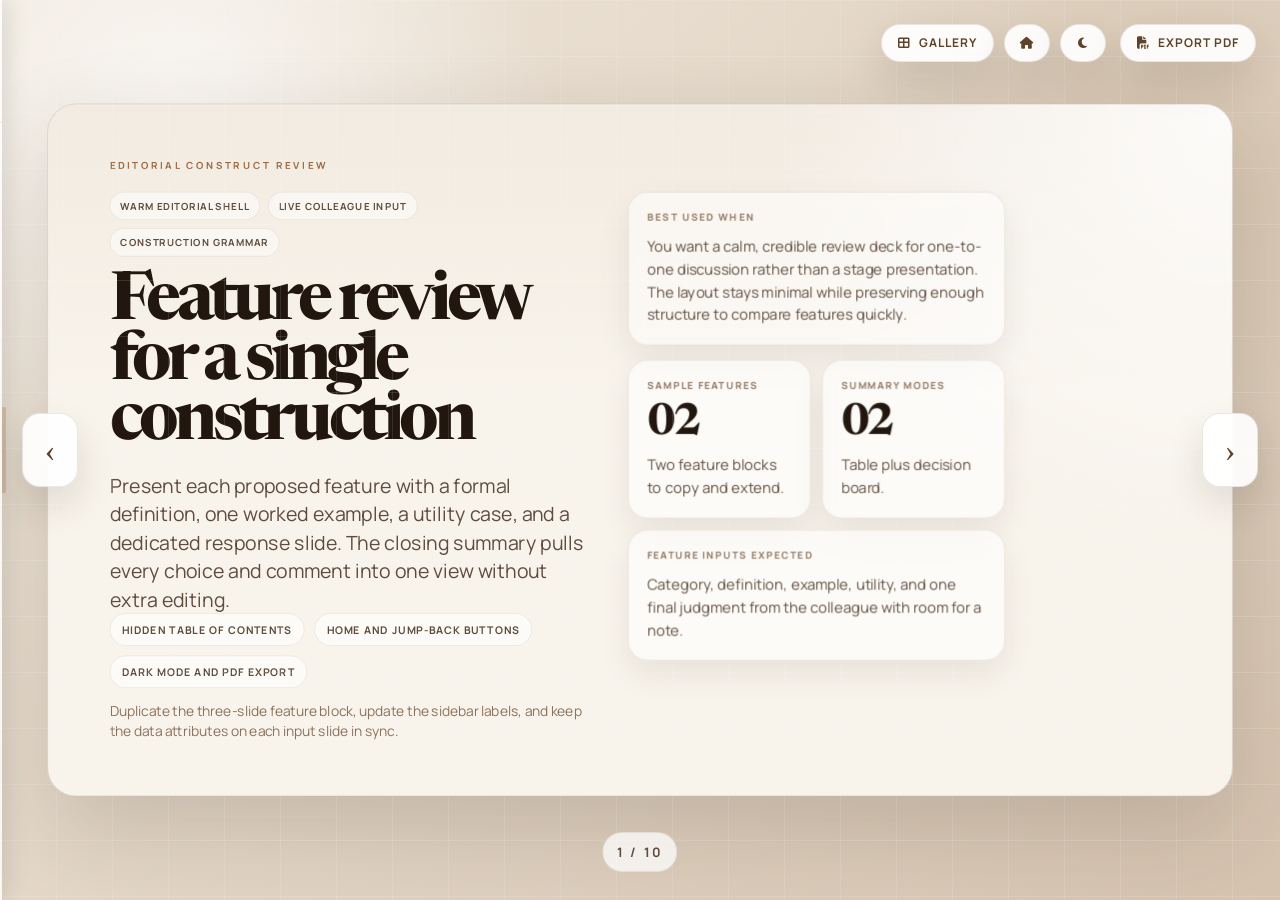
==== commit b9a6a074: "feat: add gallery button to multiple presentation templates for improved navigation" ====
--- a/construct-feedback-template-editorial.html
+++ b/construct-feedback-template-editorial.html
@@ -317,6 +317,17 @@
       Back
     </button>
 
+    <a
+      class="top-action-btn gallery-btn"
+      id="galleryBtn"
+      href="presentation-gallery.html"
+      aria-label="Return to presentation gallery"
+      title="Return to presentation gallery"
+    >
+      <i class="fa-solid fa-table-cells-large"></i>
+      Gallery
+    </a>
+
     <button
       class="top-action-btn home-btn"
       id="homeBtn"
--- a/presentation-feedback-base.css
+++ b/presentation-feedback-base.css
@@ -8,6 +8,7 @@
 }
 
 body {
+  --deck-scale: 1;
   --page-bg: #ece7df;
   --page-backdrop: none;
   --page-grid: none;
@@ -113,6 +114,7 @@
 }
 
 .slide-container {
+  --slide-content-scale: 1;
   background: var(--slide-bg);
   border: 1px solid var(--slide-border);
   border-radius: 28px;
@@ -125,6 +127,9 @@
   overflow: hidden;
   padding: 56px 64px;
   position: relative;
+  transform: scale(var(--deck-scale));
+  transform-origin: center center;
+  transition: transform 0.18s ease;
   width: 1280px;
 }
 
@@ -143,6 +148,17 @@
 .slide-container > * {
   position: relative;
   z-index: 1;
+}
+
+.slide-scale-frame {
+  display: flex;
+  flex: 1;
+  flex-direction: column;
+  gap: inherit;
+  min-height: 0;
+  transform: scale(var(--slide-content-scale));
+  transform-origin: top left;
+  width: 100%;
 }
 
 .slide-kicker {
@@ -977,6 +993,369 @@
   min-height: 120px;
   padding: 18px;
   text-align: center;
+}
+
+.summary-dashboard-shell {
+  display: grid;
+  flex: 1;
+  gap: 16px;
+  grid-template-areas:
+    "overview categories"
+    "priority notes";
+  grid-template-columns: minmax(0, 1.06fr) minmax(0, 0.94fr);
+  min-height: 0;
+}
+
+.summary-overview-panel,
+.summary-category-panel,
+.summary-priority-panel,
+.summary-note-panel,
+.summary-family-card {
+  display: flex;
+  flex-direction: column;
+  gap: 14px;
+  min-height: 0;
+}
+
+.summary-overview-panel {
+  grid-area: overview;
+}
+
+.summary-category-panel {
+  grid-area: categories;
+}
+
+.summary-priority-panel {
+  grid-area: priority;
+}
+
+.summary-note-panel {
+  grid-area: notes;
+}
+
+.summary-overview-content {
+  display: flex;
+  flex: 1;
+  flex-direction: column;
+  gap: 14px;
+}
+
+.summary-hero-grid {
+  display: grid;
+  gap: 12px;
+  grid-template-columns: repeat(3, minmax(0, 1fr));
+}
+
+.summary-hero-card {
+  background: rgba(255, 255, 255, 0.52);
+  border: 1px solid var(--panel-border);
+  border-radius: 20px;
+  display: flex;
+  flex-direction: column;
+  gap: 8px;
+  min-height: 0;
+  padding: 16px;
+}
+
+.summary-hero-label {
+  color: var(--text-muted);
+  font-family: var(--font-ui);
+  font-size: 11px;
+  font-weight: 700;
+  letter-spacing: 0.14em;
+  text-transform: uppercase;
+}
+
+.summary-hero-value {
+  color: var(--text-primary);
+  font-family: var(--font-display);
+  font-size: 42px;
+  font-weight: 700;
+  letter-spacing: -0.05em;
+  line-height: 0.96;
+}
+
+.summary-hero-value span {
+  color: var(--text-muted);
+  font-size: 20px;
+  letter-spacing: -0.03em;
+}
+
+.summary-hero-copy,
+.summary-progress-caption,
+.summary-category-meta,
+.summary-category-note,
+.summary-priority-meta,
+.summary-note-copy,
+.summary-note-foot,
+.summary-family-meta,
+.summary-family-feature-meta,
+.summary-more-pill {
+  color: var(--text-muted);
+  font-family: var(--font-body);
+  font-size: 14px;
+  line-height: 1.4;
+}
+
+.summary-narrative {
+  display: flex;
+  flex-direction: column;
+  gap: 8px;
+}
+
+.summary-narrative-title {
+  color: var(--text-primary);
+  font-family: var(--font-display);
+  font-size: 31px;
+  font-weight: 700;
+  letter-spacing: -0.04em;
+  line-height: 1.02;
+}
+
+.summary-narrative-copy {
+  color: var(--text-secondary);
+  font-family: var(--font-body);
+  font-size: 16px;
+  line-height: 1.45;
+}
+
+.summary-progress-track,
+.summary-category-meter,
+.summary-family-progress {
+  background: rgba(17, 35, 40, 0.08);
+  border-radius: 999px;
+  height: 10px;
+  overflow: hidden;
+}
+
+.summary-progress-fill,
+.summary-category-meter-fill,
+.summary-family-progress-fill {
+  background: linear-gradient(90deg, var(--accent), var(--accent-2));
+  border-radius: inherit;
+  display: block;
+  height: 100%;
+}
+
+.summary-category-grid,
+.summary-priority-list,
+.summary-note-list,
+.summary-family-feature-list {
+  display: flex;
+  flex: 1;
+  flex-direction: column;
+  gap: 10px;
+  min-height: 0;
+}
+
+.summary-category-row,
+.summary-priority-item,
+.summary-family-feature {
+  background: rgba(255, 255, 255, 0.52);
+  border: 1px solid var(--panel-border);
+  border-radius: 20px;
+  color: inherit;
+  cursor: pointer;
+  display: flex;
+  flex-direction: column;
+  gap: 10px;
+  min-height: 0;
+  padding: 14px 16px;
+  text-align: left;
+  transition:
+    transform 0.18s ease,
+    border-color 0.18s ease,
+    background 0.18s ease;
+}
+
+.summary-category-row:hover,
+.summary-priority-item:hover,
+.summary-family-feature:hover {
+  background: rgba(255, 255, 255, 0.82);
+  border-color: var(--accent);
+  transform: translateY(-1px);
+}
+
+.summary-category-head,
+.summary-note-head,
+.summary-family-header {
+  align-items: flex-start;
+  display: flex;
+  gap: 12px;
+  justify-content: space-between;
+}
+
+.summary-category-title,
+.summary-family-title,
+.summary-note-title,
+.summary-priority-title,
+.summary-family-feature-title {
+  color: var(--text-primary);
+  font-family: var(--font-display);
+  font-weight: 700;
+  letter-spacing: -0.04em;
+  line-height: 1.04;
+}
+
+.summary-category-title,
+.summary-family-title {
+  font-size: 24px;
+}
+
+.summary-priority-title,
+.summary-family-feature-title,
+.summary-note-title {
+  font-size: 18px;
+}
+
+.summary-category-count,
+.summary-family-count {
+  align-items: center;
+  background: rgba(255, 255, 255, 0.78);
+  border: 1px solid var(--panel-border);
+  border-radius: 999px;
+  color: var(--text-primary);
+  display: inline-flex;
+  font-family: var(--font-display);
+  font-size: 23px;
+  font-weight: 700;
+  height: 40px;
+  justify-content: center;
+  min-width: 40px;
+  padding: 0 12px;
+}
+
+.summary-status-chip-row {
+  display: flex;
+  flex-wrap: wrap;
+  gap: 8px;
+}
+
+.summary-status-chip,
+.summary-priority-tag,
+.summary-more-pill {
+  align-items: center;
+  border: 1px solid transparent;
+  border-radius: 999px;
+  display: inline-flex;
+  font-family: var(--font-ui);
+  font-size: 11px;
+  font-weight: 700;
+  gap: 6px;
+  letter-spacing: 0.12em;
+  line-height: 1;
+  padding: 8px 10px;
+  text-transform: uppercase;
+}
+
+.summary-status-chip-value {
+  color: var(--text-primary);
+  font-family: var(--font-display);
+  font-size: 18px;
+  letter-spacing: -0.03em;
+}
+
+.summary-status-chip--valuable,
+.summary-priority-tag--valuable {
+  background: var(--status-valuable-bg);
+  border-color: var(--status-valuable-border);
+  color: var(--status-valuable-text);
+}
+
+.summary-status-chip--not-sure,
+.summary-priority-tag--not-sure {
+  background: var(--status-not-sure-bg);
+  border-color: var(--status-not-sure-border);
+  color: var(--status-not-sure-text);
+}
+
+.summary-status-chip--not-useful,
+.summary-priority-tag--not-useful {
+  background: var(--status-not-useful-bg);
+  border-color: var(--status-not-useful-border);
+  color: var(--status-not-useful-text);
+}
+
+.summary-status-chip--pending,
+.summary-priority-tag--pending,
+.summary-more-pill {
+  background: var(--status-pending-bg);
+  border-color: var(--status-pending-border);
+  color: var(--status-pending-text);
+}
+
+.summary-priority-item {
+  align-items: flex-start;
+  flex-direction: row;
+  gap: 12px;
+}
+
+.summary-priority-main {
+  display: flex;
+  flex: 1;
+  flex-direction: column;
+  gap: 6px;
+  min-width: 0;
+}
+
+.summary-empty-panel {
+  align-items: center;
+  background: rgba(255, 255, 255, 0.38);
+  border: 1px dashed var(--panel-border);
+  border-radius: 20px;
+  color: var(--text-muted);
+  display: flex;
+  flex: 1;
+  font-family: var(--font-body);
+  font-size: 15px;
+  justify-content: center;
+  line-height: 1.45;
+  min-height: 120px;
+  padding: 18px;
+  text-align: center;
+}
+
+.summary-note-card {
+  background: rgba(255, 255, 255, 0.52);
+  border: 1px solid var(--panel-border);
+  border-radius: 20px;
+  display: flex;
+  flex-direction: column;
+  gap: 10px;
+  min-height: 0;
+  padding: 14px 16px;
+}
+
+.summary-family-board {
+  display: grid;
+  flex: 1;
+  gap: 16px;
+  grid-template-columns: repeat(3, minmax(0, 1fr));
+  min-height: 0;
+}
+
+.summary-family-card {
+  background: var(--panel-bg);
+  border: 1px solid var(--panel-border);
+  border-radius: 24px;
+  box-shadow: var(--panel-shadow);
+  padding: 18px;
+}
+
+.summary-family-feature {
+  border-radius: 18px;
+  gap: 8px;
+  padding: 12px 14px;
+}
+
+.summary-family-feature-top {
+  align-items: center;
+  display: flex;
+  gap: 10px;
+}
+
+.summary-family-feature-meta {
+  color: var(--text-secondary);
 }
 
 .note-strip {
@@ -1325,6 +1704,7 @@
   padding: 12px 16px;
   position: fixed;
   right: 24px;
+  text-decoration: none;
   text-transform: uppercase;
   top: 24px;
   transition:
@@ -1347,6 +1727,10 @@
 }
 
 .history-back-btn {
+  right: 430px;
+}
+
+.gallery-btn {
   right: 286px;
 }
 
@@ -1390,6 +1774,7 @@
   margin: 0 auto 0.35in;
   page-break-after: always;
   print-color-adjust: exact;
+  transform: none !important;
   -webkit-print-color-adjust: exact;
 }
 
@@ -1434,6 +1819,7 @@
     margin: 0 auto 0.35in;
     page-break-after: always;
     print-color-adjust: exact;
+    transform: none !important;
     -webkit-print-color-adjust: exact;
   }
 
